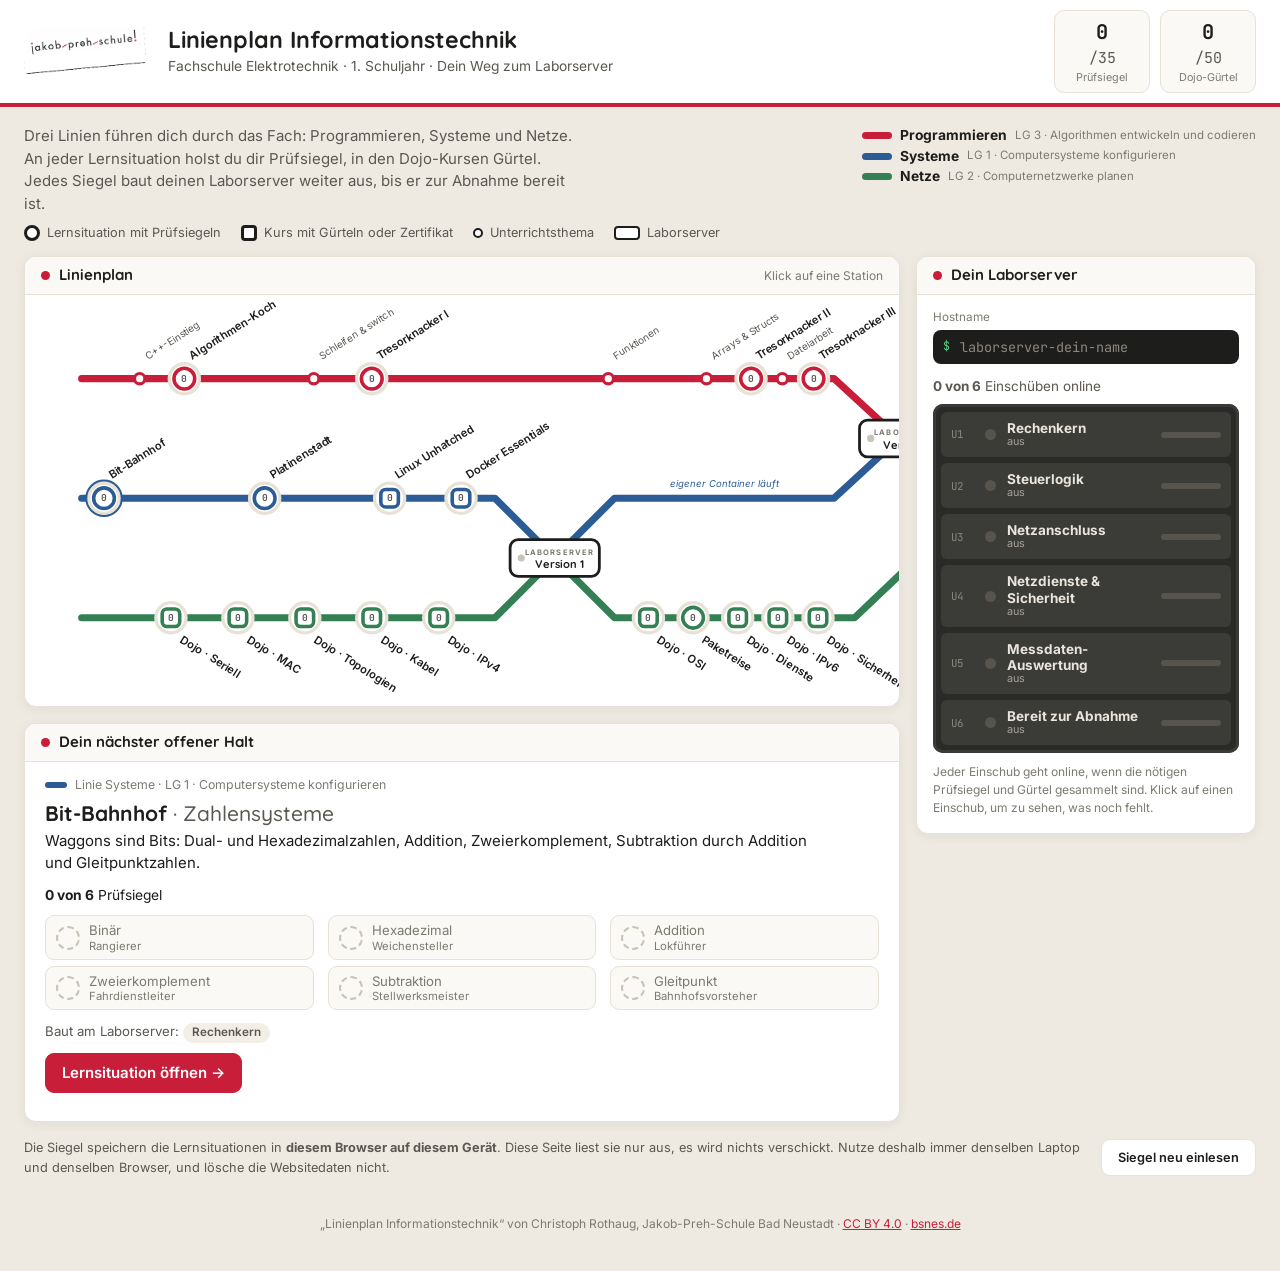
==== ohne-zeit.html @ 66fe710b "erster commit" ====
<!DOCTYPE html>
<html lang="de">
<head>
    <meta charset="utf-8">
    <meta name="viewport" content="width=device-width, initial-scale=1.0">
    <meta name="author" content="Christoph Rothaug, Jakob-Preh-Schule Bad Neustadt">
    <!-- Lizenz: CC BY 4.0 – Christoph Rothaug, Jakob-Preh-Schule Bad Neustadt (ausgenommen Schullogo, Schriften; siehe README) -->
    <link rel="license" href="https://creativecommons.org/licenses/by/4.0/">
    <title>Linienplan · Jakob-Preh-Schule</title>
    <link rel="preconnect" href="https://fonts.googleapis.com">
    <link rel="preconnect" href="https://fonts.gstatic.com" crossorigin>
    <link href="https://fonts.googleapis.com/css2?family=Inter:wght@400;600;700&family=JetBrains+Mono:wght@400;700&family=Quicksand:wght@500;600;700&display=swap" rel="stylesheet">
    <link rel="stylesheet" href="style.css">
    <script src="plan.js"></script>
    <script src="plan-ohne-zeit.js"></script>
    <script src="fahrplan.js"></script>
</head>
<body>
    <header class="kopf">
        <a class="logo" href="https://www.bsnes.de" target="_blank" rel="noopener"><img src="assets/logo-jps.png" alt="Jakob-Preh-Schule"></a>
        <div class="kopf-text">
            <h1 id="titel">Linienplan</h1>
            <p id="untertitel"></p>
        </div>
        <div class="zaehler" id="zaehler" aria-live="polite"></div>
    </header>

    <main class="seite">
        <section class="einleitung">
            <p id="einleitung"></p>
            <ul class="legende-linien" id="legende-linien"></ul>
            <ul class="legende-symbole">
                <li><span class="sym ls"></span>Lernsituation mit Prüfsiegeln</li>
                <li><span class="sym kurs"></span>Kurs mit Gürteln oder Zertifikat</li>
                <li><span class="sym info"></span>Unterrichtsthema</li>
                <li><span class="sym hub"></span>Laborserver</li>
            </ul>
        </section>

        <div class="raster-haupt">
            <section class="panel karte">
                <div class="panel-kopf"><span class="punkt"></span>Linienplan <small>Klick auf eine Station</small></div>
                <div class="plan-scroll"><div id="plan" class="plan"></div></div>
            </section>

            <aside class="panel rack" aria-labelledby="rack-titel">
                <div class="panel-kopf" id="rack-titel"><span class="punkt"></span>Dein Laborserver</div>
                <div class="rack-inhalt">
                    <label class="host">
                        <span>Hostname</span>
                        <span class="host-feld"><span class="prompt">$</span><input id="host" type="text" placeholder="laborserver-dein-name" maxlength="28" spellcheck="false" autocomplete="off"></span>
                    </label>
                    <p class="rack-status" id="rack-status"></p>
                    <ol class="einschuebe" id="einschuebe"></ol>
                    <p class="rack-hinweis">Jeder Einschub geht online, wenn die nötigen Prüfsiegel und Gürtel gesammelt sind. Klick auf einen Einschub, um zu sehen, was noch fehlt.</p>
                </div>
            </aside>

            <section class="panel detail" id="detail" aria-live="polite"></section>
        </div>

        <section class="speicher-info">
            <p id="hinweis-speicher" class="warnung" hidden>Dein Browser erlaubt hier keinen lokalen Speicher (z. B. im privaten Fenster). Prüfsiegel können dann weder gespeichert noch angezeigt werden.</p>
            <p>Die Siegel speichern die Lernsituationen in <b>diesem Browser auf diesem Gerät</b>. Diese Seite liest sie nur aus, es wird nichts verschickt. Nutze deshalb immer denselben Laptop und denselben Browser, und lösche die Websitedaten nicht.</p>
            <button type="button" class="knopf" id="neu-laden">Siegel neu einlesen</button>
        </section>
    </main>

    <footer class="fuss">
        <p>„Linienplan Informationstechnik“ von Christoph Rothaug, Jakob-Preh-Schule Bad Neustadt · <a href="https://creativecommons.org/licenses/by/4.0/deed.de" target="_blank" rel="noopener">CC BY 4.0</a> · <a href="https://www.bsnes.de" target="_blank" rel="noopener">bsnes.de</a></p>
    </footer>

    <div class="toast" id="toast" role="status"></div>
</body>
</html>
---- style.css ----
/* =====================================================================
   Corporate Design der Jakob-Preh-Schule (bsnes.de)
   Papierweiß, Logo-Schwarz, Schul-Rot als Akzent, Senf als 2. Akzent
   Schriften: Quicksand (Titel), Inter (Text), JetBrains Mono (Zahlen)
   ===================================================================== */
:root {
  --bg: #fbf9f5;
  --surface: #ffffff;
  --surface-2: #f3eee6;
  --ink: #1d1d1c;
  --ink-soft: #5b5852;
  --ink-faint: #7d7a72;
  --accent: #c81e3a;
  --accent-dark: #a5182f;
  --senf: #b87a1c;
  --gruen: #348054;
  --line: #e7e1d6;
  --line-soft: #efeae1;
  --radius: 12px;
  --mono: "JetBrains Mono", Consolas, monospace;
  --titel: Quicksand, Arial, Helvetica, sans-serif;
}

* {
  box-sizing: border-box;
}

html, body {
  margin: 0;
  background: var(--line-soft);
  color: var(--ink);
  font-family: Inter, Arial, Helvetica, sans-serif;
  font-size: 15px;
  line-height: 1.5;
}

a {
  color: var(--accent);
}

/* ---------------- Kopf ---------------- */
.kopf {
  display: flex;
  align-items: center;
  gap: 22px;
  padding: 10px 24px;
  background: var(--surface);
  border-bottom: 4px solid var(--accent);
}
.logo img {
  display: block;
  width: 122px;
  height: auto;
}
.kopf-text {
  flex: 1;
  min-width: 0;
}
.kopf h1 {
  margin: 0;
  font-family: var(--titel);
  font-weight: 700;
  font-size: 1.55rem;
  line-height: 1.2;
}
.kopf p {
  margin: 2px 0 0;
  color: var(--ink-soft);
  font-size: 0.92rem;
}
.zaehler {
  display: flex;
  gap: 10px;
}
.zahlfeld {
  display: flex;
  flex-direction: column;
  align-items: center;
  min-width: 96px;
  padding: 6px 12px;
  border: 1px solid var(--line);
  border-radius: 10px;
  background: var(--bg);
  font-family: var(--mono);
  color: var(--ink-soft);
}
.zahlfeld b {
  font-size: 1.35rem;
  color: var(--ink);
}
.zahlfeld small {
  font-family: Inter, Arial, sans-serif;
  font-size: 0.72rem;
  color: var(--ink-faint);
}

/* ---------------- Seite ---------------- */
.seite {
  max-width: 1720px;
  margin: 0 auto;
  padding: 18px 24px 8px;
}
.einleitung {
  display: grid;
  grid-template-columns: minmax(280px, 1.1fr) auto;
  gap: 8px 32px;
  align-items: start;
  margin-bottom: 14px;
}
.einleitung > p {
  margin: 0;
  max-width: 62ch;
  color: var(--ink-soft);
}
.legende-linien, .legende-symbole {
  margin: 0;
  padding: 0;
  list-style: none;
}
.legende-linien li {
  display: flex;
  align-items: center;
  gap: 8px;
  font-size: 0.92rem;
}
.legende-linien small {
  color: var(--ink-faint);
}
.strich {
  display: inline-block;
  width: 30px;
  height: 7px;
  border-radius: 4px;
}
.legende-symbole {
  grid-column: 1 / -1;
  display: flex;
  flex-wrap: wrap;
  gap: 4px 20px;
  font-size: 0.85rem;
  color: var(--ink-soft);
}
.legende-symbole li {
  display: flex;
  align-items: center;
  gap: 7px;
}
.sym {
  display: inline-block;
  border: 3px solid var(--ink);
  background: #fff;
}
.sym.ls {
  width: 16px;
  height: 16px;
  border-radius: 50%;
}
.sym.kurs {
  width: 16px;
  height: 16px;
  border-radius: 4px;
}
.sym.info {
  width: 10px;
  height: 10px;
  border-width: 2.5px;
  border-radius: 50%;
}
.sym.hub {
  width: 26px;
  height: 14px;
  border-radius: 4px;
  border-width: 2.5px;
}
.sym.nachweis {
  border: none;
  background: var(--accent);
  color: #fff;
  font-size: 0.72rem;
  font-weight: 700;
  padding: 0 7px;
  border-radius: 9px;
}

/* ---------------- Panels ---------------- */
.raster-haupt {
  display: grid;
  grid-template-columns: minmax(0, 1fr) 340px;
  grid-template-areas:
    "karte rack"
    "detail rack";
  gap: 16px;
  align-items: start;
}
.panel {
  background: var(--surface);
  border: 1px solid var(--line);
  border-radius: var(--radius);
  box-shadow: 0 2px 12px rgba(29, 29, 28, 0.06);
  overflow: hidden;
}
.panel-kopf, .detail-kopf {
  display: flex;
  align-items: center;
  gap: 9px;
  height: 38px;
  padding: 0 16px;
  border-bottom: 1px solid var(--line);
  background: var(--bg);
  font-family: var(--titel);
  font-weight: 700;
  font-size: 1rem;
}
.panel-kopf small {
  margin-left: auto;
  font-family: Inter, Arial, sans-serif;
  font-weight: 400;
  font-size: 0.8rem;
  color: var(--ink-faint);
}
.punkt {
  width: 9px;
  height: 9px;
  border-radius: 50%;
  background: var(--accent);
  flex: none;
}
.karte {
  grid-area: karte;
}
.rack {
  grid-area: rack;
  position: sticky;
  top: 12px;
}
.detail {
  grid-area: detail;
  min-height: 220px;
}

/* ---------------- Linienplan ---------------- */
.plan-scroll {
  overflow-x: auto;
}
.plan {
  min-width: 1040px;
  padding: 4px 6px 0;
}
.plan svg {
  display: block;
  width: 100%;
  height: auto;
  font-family: Inter, Arial, sans-serif;
}
.raster {
  stroke: var(--line-soft);
  stroke-width: 1.5;
}
.raster.halbjahr {
  stroke: var(--line);
  stroke-width: 2;
  stroke-dasharray: 6 5;
}
.achse {
  stroke: var(--line);
  stroke-width: 2;
}
.monat {
  font-family: var(--titel);
  font-weight: 700;
  font-size: 15px;
  fill: var(--ink-soft);
  text-anchor: middle;
}
.halbjahr-text {
  font-size: 12px;
  fill: var(--ink-faint);
}
.heute line {
  stroke: var(--accent);
  stroke-width: 2;
  stroke-dasharray: 3 4;
  opacity: 0.55;
}
.heute text {
  fill: var(--accent);
  font-size: 12px;
  font-weight: 700;
  text-anchor: middle;
}
.nachweis rect {
  fill: var(--accent);
}
.nachweis text {
  fill: #fff;
  font-size: 12px;
  font-weight: 700;
  text-anchor: middle;
}
.nachweis:focus {
  outline: none;
}
.nachweis:focus rect {
  stroke: var(--ink);
  stroke-width: 2;
}
.linie, .linie-schatten {
  fill: none;
  stroke-linejoin: round;
  stroke-linecap: round;
}
.linie {
  stroke-width: 9;
}
.linie-schatten {
  stroke: #fff;
  stroke-width: 15;
}
.wegtext {
  font-size: 12px;
  font-style: italic;
  text-anchor: middle;
}

.station {
  cursor: pointer;
  outline: none;
}
.ziel-flaeche {
  fill: transparent;
}
.station .info {
  fill: #fff;
  stroke-width: 4;
}
.ring-grund {
  fill: #fff;
  stroke: var(--line);
  stroke-width: 4;
}
.ring circle, .ring path {
  fill: none;
  stroke: var(--senf);
  stroke-width: 4;
  stroke-linecap: round;
}
.station.fertig .ring circle {
  stroke: var(--gruen);
}
.knopf {
  stroke-width: 4.5;
}
.haken {
  fill: none;
  stroke: #fff;
  stroke-width: 3;
  stroke-linecap: round;
  stroke-linejoin: round;
}
.zahl {
  font-family: var(--mono);
  font-size: 12px;
  font-weight: 700;
  fill: var(--ink-soft);
  text-anchor: middle;
}
.label {
  font-size: 14px;
  font-weight: 600;
  fill: var(--ink);
  paint-order: stroke;
  stroke: #fff;
  stroke-width: 4px;
  stroke-linejoin: round;
}
.label.klein {
  font-size: 12.5px;
  font-weight: 400;
  fill: var(--ink-soft);
}
.station:hover .label, .station:focus-visible .label, .station.gewaehlt .label {
  fill: var(--accent);
}
.station:focus-visible .ring-grund, .station.gewaehlt .ring-grund {
  stroke: var(--ink);
}
.station.gewaehlt .info, .station:focus-visible .info {
  stroke: var(--ink) !important;
}
.station:hover .knopf, .station.gewaehlt .knopf {
  stroke-width: 6;
}
.puls {
  fill: none;
  stroke-width: 3;
  transform-box: fill-box;
  transform-origin: center;
  animation: puls 1.8s ease-out infinite;
}
@keyframes puls {
  0% { opacity: 0.8; transform: scale(0.85); }
  100% { opacity: 0; transform: scale(1.45); }
}

/* Laborserver-Knoten */
.hub rect {
  fill: #fff;
  stroke: var(--ink);
  stroke-width: 3.5;
}
.hub .led {
  fill: #c9c3b8;
}
.hub-kopf {
  font-size: 9.5px;
  font-weight: 700;
  letter-spacing: 1.4px;
  fill: var(--ink-faint);
  text-anchor: middle;
}
.hub-zeile {
  font-family: var(--titel);
  font-size: 14px;
  font-weight: 700;
  fill: var(--ink);
  text-anchor: middle;
}
.hub.online rect {
  fill: var(--ink);
}
.hub.online .led {
  fill: #5fd38a;
  filter: drop-shadow(0 0 3px #5fd38a);
}
.hub.online .hub-kopf {
  fill: #b9b4aa;
}
.hub.online .hub-zeile {
  fill: #fff;
}
.station:hover .hub rect, .station.gewaehlt .hub rect, .station:focus-visible .hub rect {
  stroke: var(--accent);
}

/* ---------------- Detail ---------------- */
.detail-inhalt {
  padding: 14px 20px 18px;
}
.linienkopf {
  display: flex;
  align-items: center;
  gap: 8px;
  font-size: 0.82rem;
  color: var(--ink-faint);
}
.linienpunkt {
  width: 22px;
  height: 6px;
  border-radius: 3px;
}
.detail h2 {
  margin: 4px 0 0;
  font-family: var(--titel);
  font-size: 1.4rem;
}
.detail h2 .kurz {
  font-weight: 500;
  color: var(--ink-soft);
}
.zeit {
  margin: 0 0 8px;
  font-size: 0.85rem;
  font-weight: 600;
  color: var(--senf);
}
.detail p {
  margin: 0 0 10px;
  max-width: 85ch;
}
.material {
  color: var(--ink-soft);
  font-size: 0.9rem;
}
.fortschritt {
  font-size: 0.92rem;
}
.siegelliste {
  display: grid;
  grid-template-columns: repeat(auto-fill, minmax(210px, 1fr));
  gap: 6px 14px;
  margin: 0 0 12px;
  padding: 0;
  list-style: none;
}
.siegelliste li {
  display: flex;
  align-items: center;
  gap: 9px;
  padding: 6px 10px;
  border: 1px solid var(--line);
  border-radius: 9px;
  background: var(--bg);
  color: var(--ink-faint);
  font-size: 0.88rem;
}
.siegelliste li.hat {
  color: var(--ink);
  border-color: #cfe3d6;
  background: #f1f8f3;
}
.siegelliste li > span:nth-child(2) {
  display: flex;
  flex-direction: column;
  line-height: 1.25;
}
.siegelliste small {
  font-size: 0.75rem;
  color: var(--ink-faint);
}
.siegel {
  flex: none;
  display: grid;
  place-items: center;
  width: 24px;
  height: 24px;
  border: 2.5px dashed #c9c3b8;
  border-radius: 50%;
  font-size: 13px;
  font-weight: 700;
}
.siegel.hat {
  border: 2.5px solid var(--gruen);
  background: var(--gruen);
  color: #fff;
}
.guertel {
  flex: none;
  width: 30px;
  height: 10px;
  border-radius: 3px;
  background: var(--g);
  box-shadow: inset 0 0 0 1px rgba(0, 0, 0, 0.18);
}
.guertel.leer {
  opacity: 0.22;
}
.siegelliste li.bonus {
  border-style: dashed;
}
.chip {
  display: inline-block;
  padding: 1px 9px;
  border-radius: 10px;
  background: var(--surface-2);
  color: var(--ink-soft);
  font-size: 0.78rem;
  font-style: normal;
  font-weight: 600;
}
.siegelliste .chip {
  margin-left: auto;
}
.beitrag {
  font-size: 0.88rem;
  color: var(--ink-soft);
}
.hubstatus {
  display: flex;
  align-items: center;
  gap: 9px;
  padding: 8px 12px;
  border-radius: 9px;
  background: var(--surface-2);
  font-size: 0.9rem;
}
.hubstatus .led, .einschub .led {
  flex: none;
  width: 11px;
  height: 11px;
  border-radius: 50%;
  background: #c9c3b8;
}
.hubstatus.an {
  background: #e7f3eb;
}
.hubstatus.an .led {
  background: #3fbf6f;
  box-shadow: 0 0 6px #5fd38a;
}
.haken-feld {
  display: inline-flex;
  align-items: center;
  gap: 9px;
  margin: 2px 0 12px;
  padding: 8px 14px;
  border: 1px solid var(--line);
  border-radius: 9px;
  background: var(--bg);
  font-weight: 600;
  cursor: pointer;
}
.haken-feld input {
  width: 18px;
  height: 18px;
  accent-color: var(--gruen);
}
.aktionen {
  margin-top: 4px;
}
.knopf {
  display: inline-block;
  padding: 8px 16px;
  border: 1px solid var(--line);
  border-radius: 9px;
  background: var(--surface);
  color: var(--ink);
  font: inherit;
  font-weight: 600;
  text-decoration: none;
  cursor: pointer;
}
.knopf:hover {
  border-color: var(--ink-faint);
}
.knopf.primaer {
  border-color: var(--accent);
  background: var(--accent);
  color: #fff;
}
.knopf.primaer:hover {
  background: var(--accent-dark);
}

/* ---------------- Rack ---------------- */
.rack-inhalt {
  padding: 14px 16px 16px;
}
.host {
  display: block;
  font-size: 0.78rem;
  color: var(--ink-faint);
}
.host-feld {
  display: flex;
  align-items: center;
  gap: 8px;
  margin-top: 3px;
  padding: 7px 10px;
  border-radius: 8px;
  background: var(--ink);
  font-family: var(--mono);
}
.prompt {
  color: #5fd38a;
}
.host input {
  flex: 1;
  min-width: 0;
  border: none;
  outline: none;
  background: transparent;
  color: #f4f1ea;
  font-family: var(--mono);
  font-size: 0.9rem;
}
.host input::placeholder {
  color: #8d887f;
}
.rack-status {
  margin: 12px 0 8px;
  font-size: 0.9rem;
  color: var(--ink-soft);
}
.einschuebe {
  margin: 0;
  padding: 8px;
  list-style: none;
  border-radius: 10px;
  background: #2a2a28;
  box-shadow: inset 0 0 0 3px #3a3a37;
}
.einschub + .einschub {
  margin-top: 6px;
}
.einschub details {
  border-radius: 6px;
  background: #3b3b38;
  color: #e9e5dc;
}
.einschub summary {
  display: grid;
  grid-template-columns: 26px 14px 1fr 60px;
  align-items: center;
  gap: 8px;
  padding: 8px 10px;
  list-style: none;
  cursor: pointer;
}
.einschub summary::-webkit-details-marker {
  display: none;
}
.einschub summary:focus-visible {
  outline: 2px solid var(--senf);
  outline-offset: 1px;
  border-radius: 6px;
}
.einschub .u {
  font-family: var(--mono);
  font-size: 0.72rem;
  color: #8d887f;
}
.einschub .led {
  background: #57544e;
}
.einschub.teil .led {
  background: #e3a33a;
  box-shadow: 0 0 5px #e3a33a;
  animation: blinken 1.6s steps(2, jump-none) infinite;
}
.einschub.an .led {
  background: #5fd38a;
  box-shadow: 0 0 6px #5fd38a;
}
@keyframes blinken {
  50% { opacity: 0.35; }
}
.einschub-text {
  display: flex;
  flex-direction: column;
  line-height: 1.2;
  min-width: 0;
}
.einschub-text b {
  font-size: 0.9rem;
}
.einschub-text small {
  font-size: 0.72rem;
  color: #a7a298;
}
.einschub.an .einschub-text small {
  color: #8fdcab;
}
.balken {
  height: 6px;
  border-radius: 3px;
  background: #57544e;
  overflow: hidden;
}
.balken i {
  display: block;
  height: 100%;
  background: #e3a33a;
}
.einschub.an .balken i {
  background: #5fd38a;
}
.einschub-mehr {
  padding: 0 12px 10px 48px;
  font-size: 0.82rem;
}
.einschub-mehr p {
  margin: 0 0 6px;
  color: #c9c4ba;
}
.einschub-mehr ul {
  margin: 0;
  padding: 0;
  list-style: none;
}
.einschub-mehr li {
  display: flex;
  justify-content: space-between;
  gap: 8px;
  padding: 3px 0;
  border-top: 1px solid #4a4a46;
  font-family: var(--mono);
  font-size: 0.76rem;
  color: #a7a298;
}
.einschub-mehr li.hat {
  color: #8fdcab;
}
.einschub-mehr .link, .einschub-mehr .ohne-link {
  padding: 0;
  border: none;
  background: none;
  color: #f4f1ea;
  font-family: Inter, Arial, sans-serif;
  font-size: 0.8rem;
  text-align: left;
  cursor: pointer;
}
.einschub-mehr .ohne-link {
  cursor: default;
  color: #c9c4ba;
}
.einschub-mehr .link:hover {
  text-decoration: underline;
}
.rack-hinweis {
  margin: 10px 0 0;
  font-size: 0.8rem;
  color: var(--ink-faint);
}

/* ---------------- Speicher, Fuß, Toast ---------------- */
.speicher-info {
  display: flex;
  flex-wrap: wrap;
  align-items: center;
  gap: 8px 18px;
  margin: 16px 0 0;
  font-size: 0.85rem;
  color: var(--ink-soft);
}
.speicher-info p {
  flex: 1 1 520px;
  margin: 0;
}
.speicher-info .warnung {
  flex-basis: 100%;
  padding: 8px 12px;
  border-radius: 9px;
  background: #fbe7ea;
  color: var(--accent-dark);
  font-weight: 600;
}
.fuss {
  padding: 18px 24px 26px;
  text-align: center;
  font-size: 0.8rem;
  color: var(--ink-faint);
}
.toast {
  position: fixed;
  left: 50%;
  bottom: 24px;
  transform: translate(-50%, calc(100% + 40px));
  visibility: hidden;
  padding: 10px 18px;
  border-radius: 10px;
  background: var(--ink);
  color: #fff;
  font-weight: 600;
  box-shadow: 0 6px 24px rgba(0, 0, 0, 0.25);
  transition: transform 0.35s ease, visibility 0.35s;
  pointer-events: none;
}
.toast.zeigen {
  visibility: visible;
  transform: translate(-50%, 0);
}

/* ---------------- schmale Bildschirme ---------------- */
@media (max-width: 1180px) {
  .raster-haupt {
    grid-template-columns: 1fr;
    grid-template-areas:
      "karte"
      "detail"
      "rack";
  }
  .rack {
    position: static;
  }
  .einleitung {
    grid-template-columns: 1fr;
  }
}
@media (max-width: 720px) {
  .kopf {
    flex-wrap: wrap;
    gap: 10px 16px;
    padding: 10px 14px;
  }
  .logo img {
    width: 96px;
  }
  .kopf h1 {
    font-size: 1.25rem;
  }
  .zaehler {
    width: 100%;
  }
  .zahlfeld {
    flex: 1;
  }
  .seite {
    padding: 12px 12px 6px;
  }
}

@media (prefers-reduced-motion: reduce) {
  .puls, .einschub.teil .led {
    animation: none;
  }
  .toast {
    transition: none;
  }
}
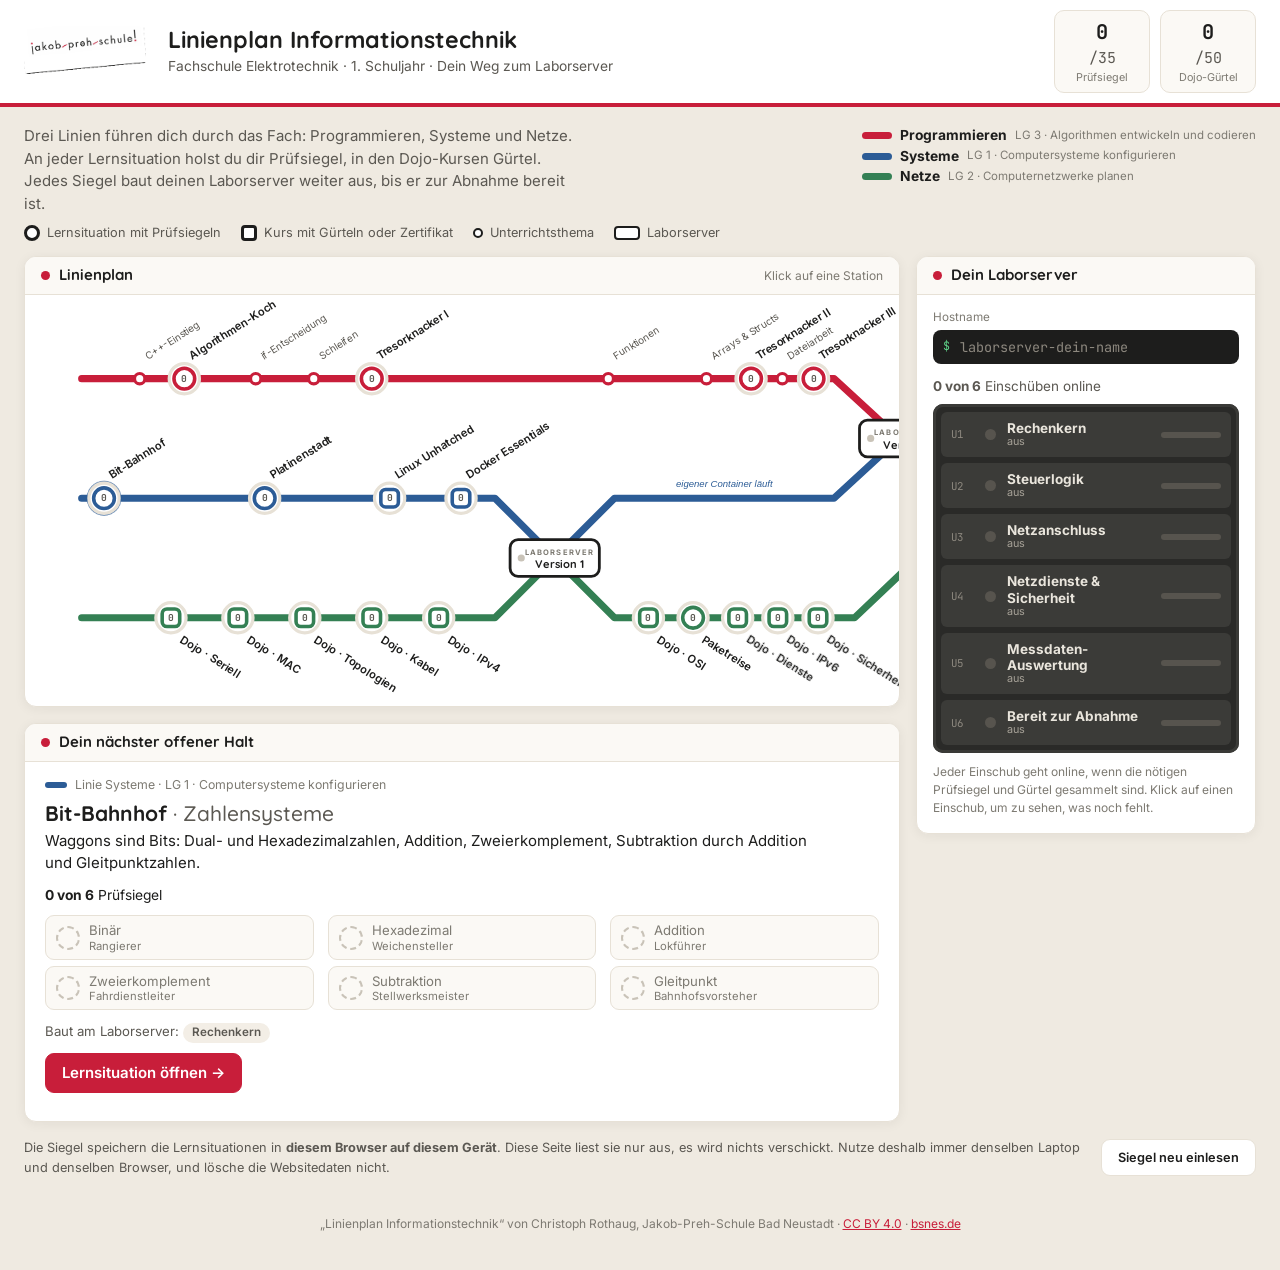
==== commit df168b67: "zeit herausgenommen" ====
--- a/ohne-zeit.html
+++ b/ohne-zeit.html
@@ -2,74 +2,10 @@
 <html lang="de">
 <head>
     <meta charset="utf-8">
-    <meta name="viewport" content="width=device-width, initial-scale=1.0">
-    <meta name="author" content="Christoph Rothaug, Jakob-Preh-Schule Bad Neustadt">
-    <!-- Lizenz: CC BY 4.0 – Christoph Rothaug, Jakob-Preh-Schule Bad Neustadt (ausgenommen Schullogo, Schriften; siehe README) -->
-    <link rel="license" href="https://creativecommons.org/licenses/by/4.0/">
+    <meta http-equiv="refresh" content="0; url=./">
     <title>Linienplan · Jakob-Preh-Schule</title>
-    <link rel="preconnect" href="https://fonts.googleapis.com">
-    <link rel="preconnect" href="https://fonts.gstatic.com" crossorigin>
-    <link href="https://fonts.googleapis.com/css2?family=Inter:wght@400;600;700&family=JetBrains+Mono:wght@400;700&family=Quicksand:wght@500;600;700&display=swap" rel="stylesheet">
-    <link rel="stylesheet" href="style.css">
-    <script src="plan.js"></script>
-    <script src="plan-ohne-zeit.js"></script>
-    <script src="fahrplan.js"></script>
 </head>
 <body>
-    <header class="kopf">
-        <a class="logo" href="https://www.bsnes.de" target="_blank" rel="noopener"><img src="assets/logo-jps.png" alt="Jakob-Preh-Schule"></a>
-        <div class="kopf-text">
-            <h1 id="titel">Linienplan</h1>
-            <p id="untertitel"></p>
-        </div>
-        <div class="zaehler" id="zaehler" aria-live="polite"></div>
-    </header>
-
-    <main class="seite">
-        <section class="einleitung">
-            <p id="einleitung"></p>
-            <ul class="legende-linien" id="legende-linien"></ul>
-            <ul class="legende-symbole">
-                <li><span class="sym ls"></span>Lernsituation mit Prüfsiegeln</li>
-                <li><span class="sym kurs"></span>Kurs mit Gürteln oder Zertifikat</li>
-                <li><span class="sym info"></span>Unterrichtsthema</li>
-                <li><span class="sym hub"></span>Laborserver</li>
-            </ul>
-        </section>
-
-        <div class="raster-haupt">
-            <section class="panel karte">
-                <div class="panel-kopf"><span class="punkt"></span>Linienplan <small>Klick auf eine Station</small></div>
-                <div class="plan-scroll"><div id="plan" class="plan"></div></div>
-            </section>
-
-            <aside class="panel rack" aria-labelledby="rack-titel">
-                <div class="panel-kopf" id="rack-titel"><span class="punkt"></span>Dein Laborserver</div>
-                <div class="rack-inhalt">
-                    <label class="host">
-                        <span>Hostname</span>
-                        <span class="host-feld"><span class="prompt">$</span><input id="host" type="text" placeholder="laborserver-dein-name" maxlength="28" spellcheck="false" autocomplete="off"></span>
-                    </label>
-                    <p class="rack-status" id="rack-status"></p>
-                    <ol class="einschuebe" id="einschuebe"></ol>
-                    <p class="rack-hinweis">Jeder Einschub geht online, wenn die nötigen Prüfsiegel und Gürtel gesammelt sind. Klick auf einen Einschub, um zu sehen, was noch fehlt.</p>
-                </div>
-            </aside>
-
-            <section class="panel detail" id="detail" aria-live="polite"></section>
-        </div>
-
-        <section class="speicher-info">
-            <p id="hinweis-speicher" class="warnung" hidden>Dein Browser erlaubt hier keinen lokalen Speicher (z. B. im privaten Fenster). Prüfsiegel können dann weder gespeichert noch angezeigt werden.</p>
-            <p>Die Siegel speichern die Lernsituationen in <b>diesem Browser auf diesem Gerät</b>. Diese Seite liest sie nur aus, es wird nichts verschickt. Nutze deshalb immer denselben Laptop und denselben Browser, und lösche die Websitedaten nicht.</p>
-            <button type="button" class="knopf" id="neu-laden">Siegel neu einlesen</button>
-        </section>
-    </main>
-
-    <footer class="fuss">
-        <p>„Linienplan Informationstechnik“ von Christoph Rothaug, Jakob-Preh-Schule Bad Neustadt · <a href="https://creativecommons.org/licenses/by/4.0/deed.de" target="_blank" rel="noopener">CC BY 4.0</a> · <a href="https://www.bsnes.de" target="_blank" rel="noopener">bsnes.de</a></p>
-    </footer>
-
-    <div class="toast" id="toast" role="status"></div>
+    <p>Der Linienplan ist umgezogen: <a href="./">zum Linienplan</a></p>
 </body>
 </html>
